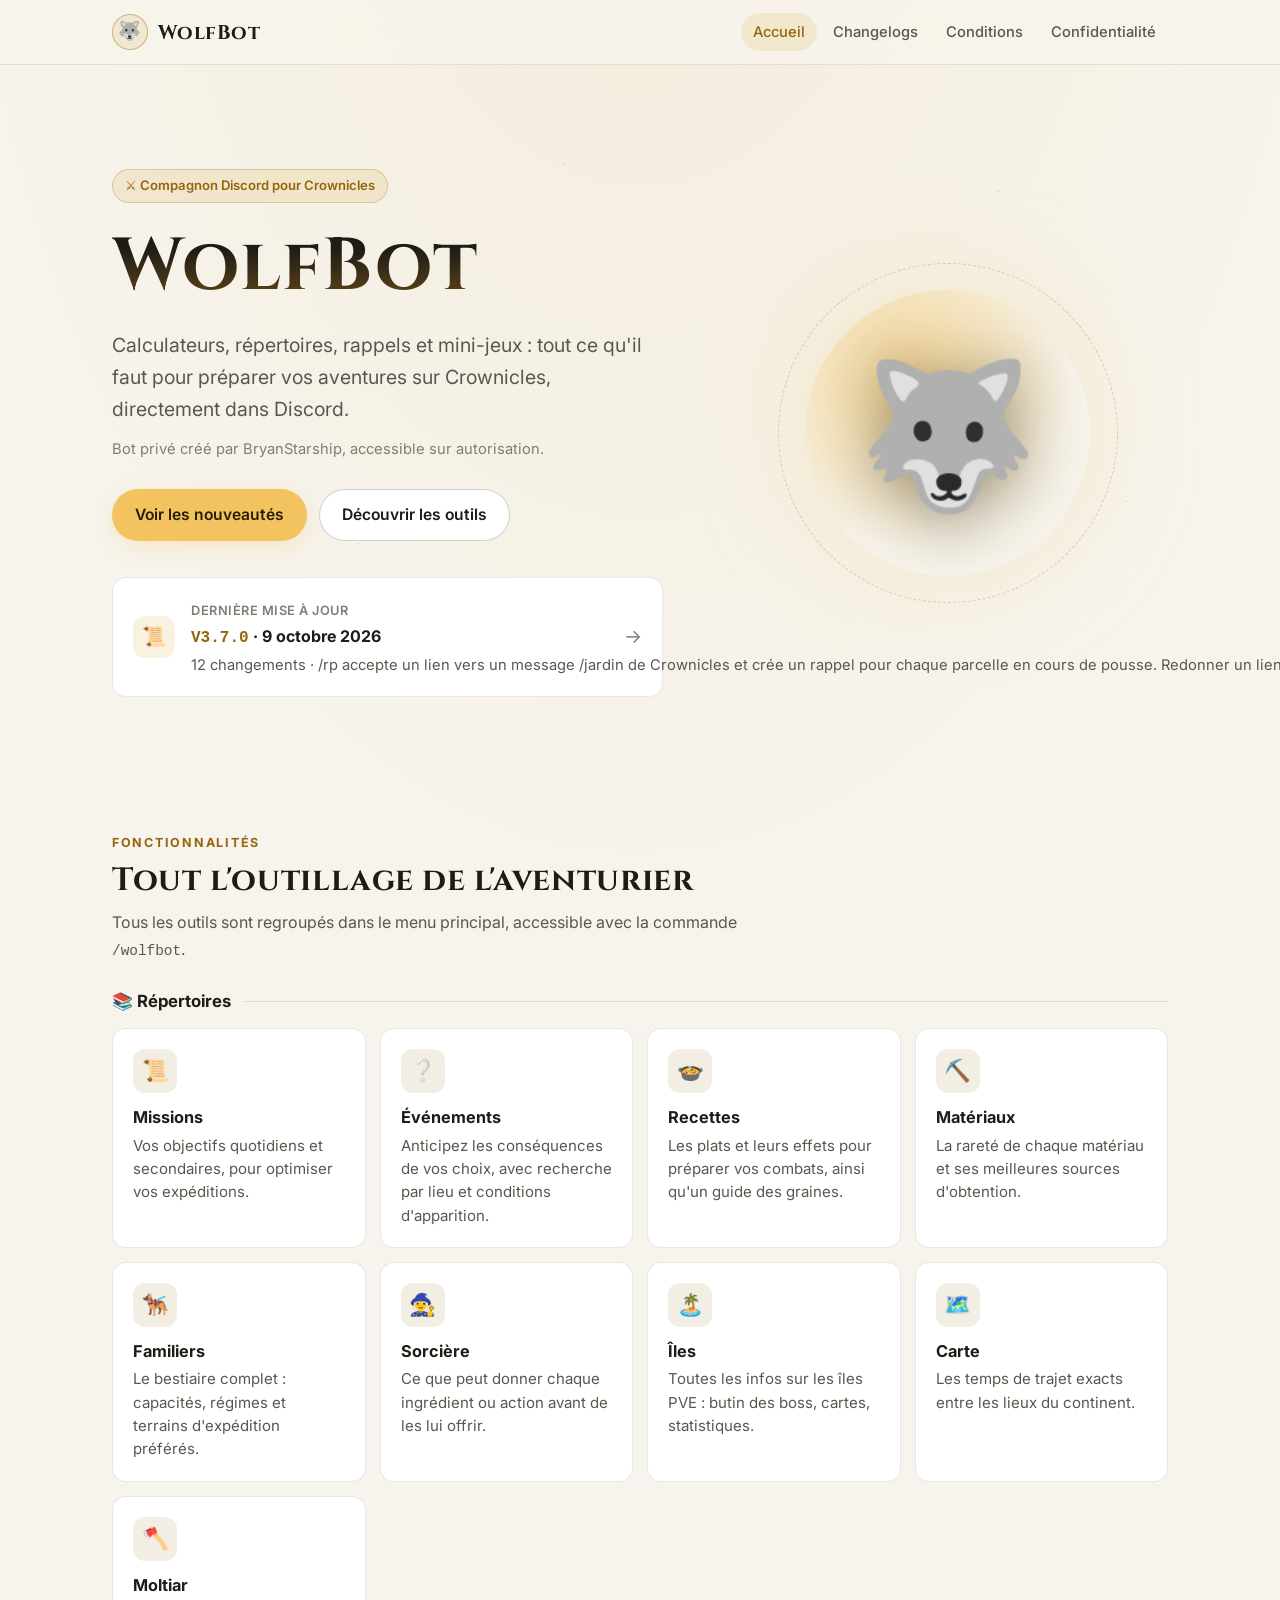
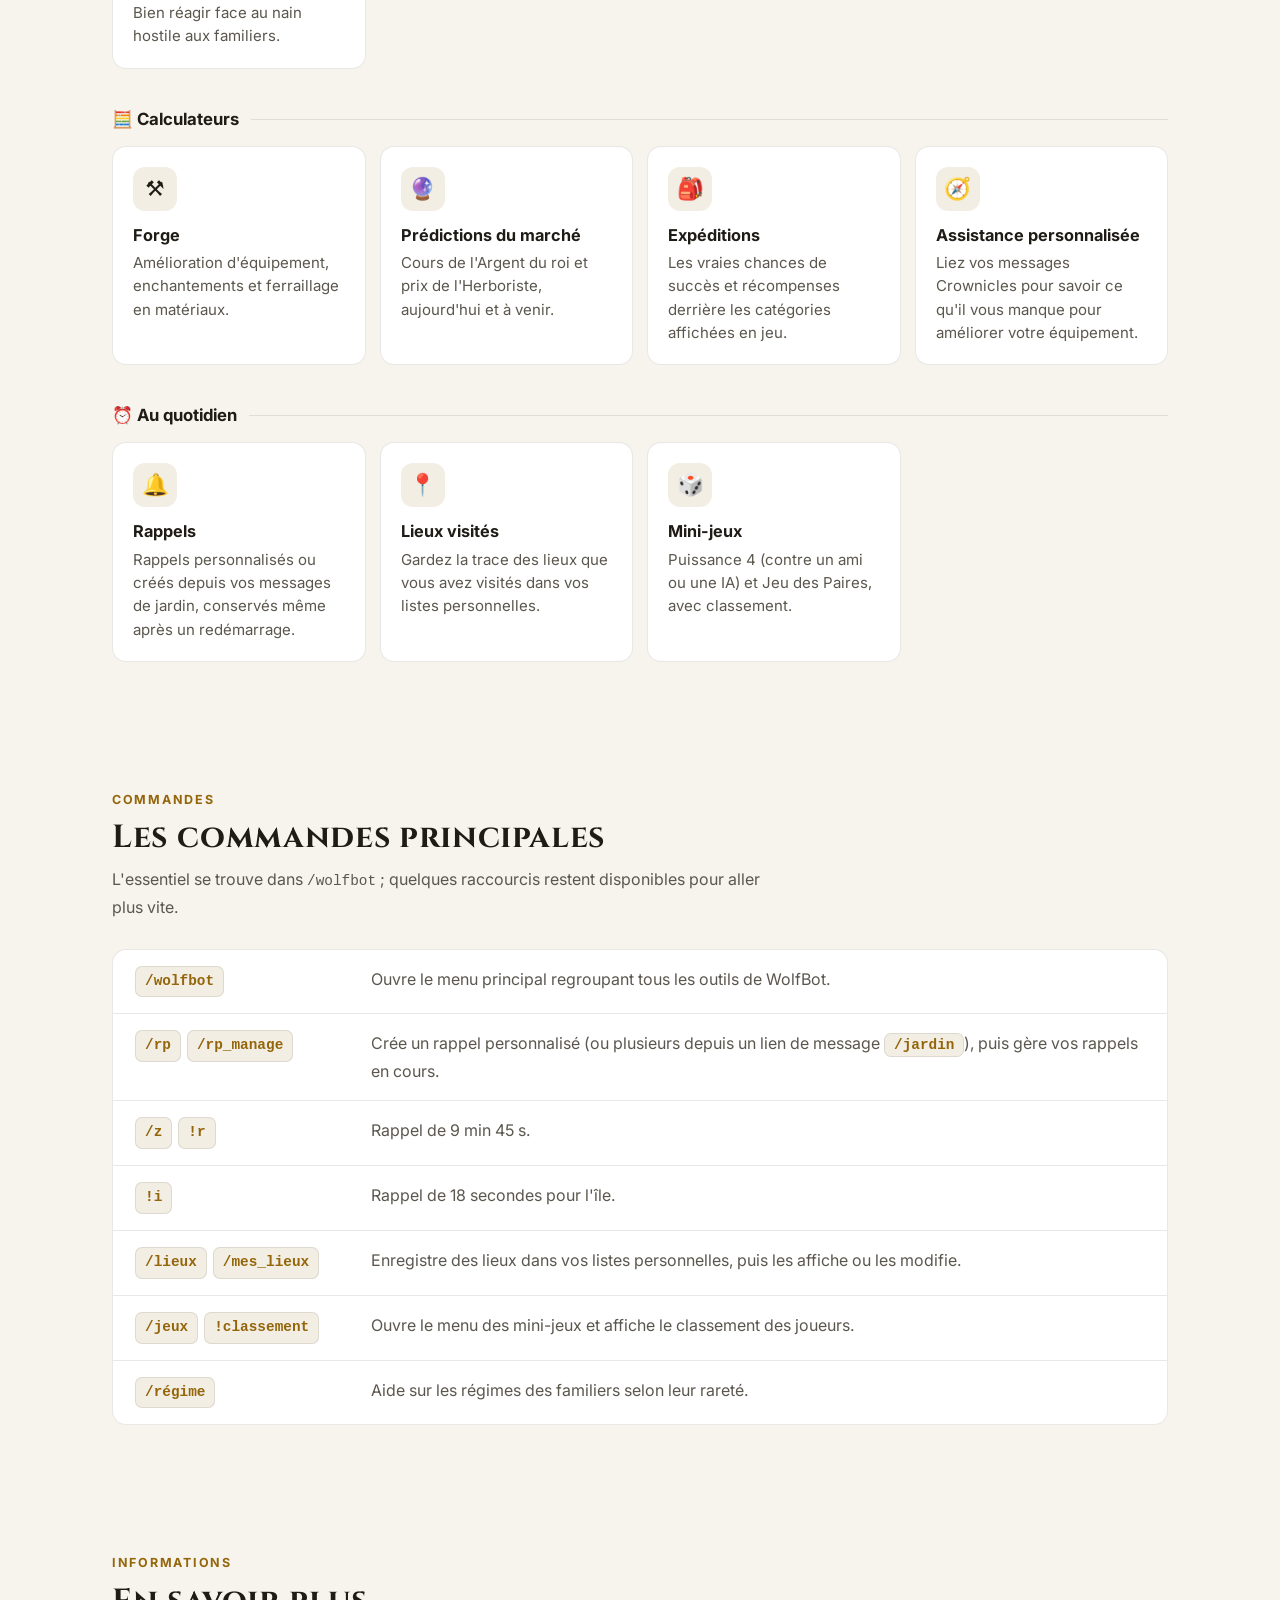
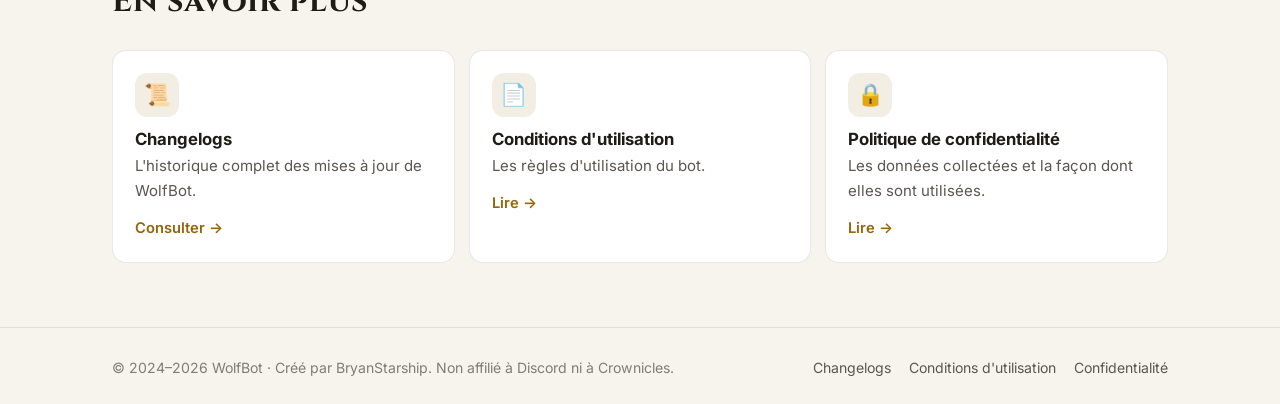
==== index.html @ f154b432 "Refonte du design du site et mise à jour des changelogs - Nouveau design commun (style.css) : thème " ====
<!DOCTYPE html>
<html lang="fr">
<head>
    <meta charset="UTF-8">
    <meta name="viewport" content="width=device-width, initial-scale=1.0">
    <title>WolfBot — Le compagnon Discord de Crownicles</title>
    <meta name="description" content="WolfBot est un bot Discord privé, compagnon du jeu Crownicles : calculateurs, répertoires, rappels et mini-jeux.">
    <meta name="theme-color" content="#ffd67f">
    <meta property="og:type" content="website">
    <meta property="og:site_name" content="WolfBot">
    <meta property="og:title" content="WolfBot — Le compagnon Discord de Crownicles">
    <meta property="og:description" content="Calculateurs, répertoires, rappels et mini-jeux pour vos aventures sur Crownicles, directement dans Discord.">
    <meta property="og:url" content="https://bryanstarship.github.io/">
    <link rel="icon" href="data:image/svg+xml,<svg xmlns='http://www.w3.org/2000/svg' viewBox='0 0 100 100'><text y='.9em' font-size='90'>🐺</text></svg>">
    <link rel="preconnect" href="https://fonts.googleapis.com">
    <link rel="preconnect" href="https://fonts.gstatic.com" crossorigin>
    <link href="https://fonts.googleapis.com/css2?family=Cinzel:wght@600;700&family=Inter:wght@400;500;600;700&display=swap" rel="stylesheet">
    <link rel="stylesheet" href="style.css">
</head>
<body>
    <header class="site-header">
        <div class="container">
            <a class="brand" href="./"><span class="brand-mark" aria-hidden="true">🐺</span>WolfBot</a>
            <nav class="site-nav" aria-label="Navigation principale">
                <a href="./" aria-current="page">Accueil</a>
                <a href="changelogs.html">Changelogs</a>
                <a href="2.html">Conditions</a>
                <a href="1.html">Confidentialité</a>
            </nav>
        </div>
    </header>

    <main>
        <section class="hero">
            <div class="container hero-grid">
                <div>
                    <span class="pill">⚔️ Compagnon Discord pour Crownicles</span>
                    <h1>WolfBot</h1>
                    <p class="lead">Calculateurs, répertoires, rappels et mini-jeux&nbsp;: tout ce qu'il faut pour préparer vos aventures sur Crownicles, directement dans Discord.</p>
                    <p class="note">Bot privé créé par BryanStarship, accessible sur autorisation.</p>
                    <div class="hero-actions">
                        <a class="btn btn-primary" href="changelogs.html">Voir les nouveautés</a>
                        <a class="btn btn-ghost" href="#fonctionnalites">Découvrir les outils</a>
                    </div>

                    <a class="card latest" id="latest" href="changelogs.html">
                        <span class="latest-icon" aria-hidden="true">📜</span>
                        <span>
                            <span class="latest-label">Dernière mise à jour</span><br>
                            <span class="latest-title" data-latest-title>Consulter l'historique des versions</span><br>
                            <span class="latest-summary" data-latest-summary>Toutes les évolutions du bot, version par version.</span>
                        </span>
                        <span class="latest-arrow" aria-hidden="true">→</span>
                    </a>
                </div>
                <div class="hero-emblem" aria-hidden="true">
                    <span class="moon"></span>
                    <span class="ring"></span>
                    <span class="wolf">🐺</span>
                </div>
            </div>
        </section>

        <section class="section" id="fonctionnalites">
            <div class="container">
                <div class="section-head">
                    <span class="eyebrow">Fonctionnalités</span>
                    <h2>Tout l'outillage de l'aventurier</h2>
                    <p>Tous les outils sont regroupés dans le menu principal, accessible avec la commande <code>/wolfbot</code>.</p>
                </div>

                <div class="feature-group">
                    <h3 class="feature-group-title">📚 Répertoires</h3>
                    <div class="feature-grid">
                        <article class="card feature">
                            <div class="feature-icon" aria-hidden="true">📜</div>
                            <h3>Missions</h3>
                            <p>Vos objectifs quotidiens et secondaires, pour optimiser vos expéditions.</p>
                        </article>
                        <article class="card feature">
                            <div class="feature-icon" aria-hidden="true">❔</div>
                            <h3>Événements</h3>
                            <p>Anticipez les conséquences de vos choix, avec recherche par lieu et conditions d'apparition.</p>
                        </article>
                        <article class="card feature">
                            <div class="feature-icon" aria-hidden="true">🍲</div>
                            <h3>Recettes</h3>
                            <p>Les plats et leurs effets pour préparer vos combats, ainsi qu'un guide des graines.</p>
                        </article>
                        <article class="card feature">
                            <div class="feature-icon" aria-hidden="true">⛏️</div>
                            <h3>Matériaux</h3>
                            <p>La rareté de chaque matériau et ses meilleures sources d'obtention.</p>
                        </article>
                        <article class="card feature">
                            <div class="feature-icon" aria-hidden="true">🐕‍🦺</div>
                            <h3>Familiers</h3>
                            <p>Le bestiaire complet&nbsp;: capacités, régimes et terrains d'expédition préférés.</p>
                        </article>
                        <article class="card feature">
                            <div class="feature-icon" aria-hidden="true">🧙‍♀️</div>
                            <h3>Sorcière</h3>
                            <p>Ce que peut donner chaque ingrédient ou action avant de les lui offrir.</p>
                        </article>
                        <article class="card feature">
                            <div class="feature-icon" aria-hidden="true">🏝️</div>
                            <h3>Îles</h3>
                            <p>Toutes les infos sur les îles PVE&nbsp;: butin des boss, cartes, statistiques.</p>
                        </article>
                        <article class="card feature">
                            <div class="feature-icon" aria-hidden="true">🗺️</div>
                            <h3>Carte</h3>
                            <p>Les temps de trajet exacts entre les lieux du continent.</p>
                        </article>
                        <article class="card feature">
                            <div class="feature-icon" aria-hidden="true">🪓</div>
                            <h3>Moltiar</h3>
                            <p>Bien réagir face au nain hostile aux familiers.</p>
                        </article>
                    </div>
                </div>

                <div class="feature-group">
                    <h3 class="feature-group-title">🧮 Calculateurs</h3>
                    <div class="feature-grid">
                        <article class="card feature">
                            <div class="feature-icon" aria-hidden="true">⚒️</div>
                            <h3>Forge</h3>
                            <p>Amélioration d'équipement, enchantements et ferraillage en matériaux.</p>
                        </article>
                        <article class="card feature">
                            <div class="feature-icon" aria-hidden="true">🔮</div>
                            <h3>Prédictions du marché</h3>
                            <p>Cours de l'Argent du roi et prix de l'Herboriste, aujourd'hui et à venir.</p>
                        </article>
                        <article class="card feature">
                            <div class="feature-icon" aria-hidden="true">🎒</div>
                            <h3>Expéditions</h3>
                            <p>Les vraies chances de succès et récompenses derrière les catégories affichées en jeu.</p>
                        </article>
                        <article class="card feature">
                            <div class="feature-icon" aria-hidden="true">🧭</div>
                            <h3>Assistance personnalisée</h3>
                            <p>Liez vos messages Crownicles pour savoir ce qu'il vous manque pour améliorer votre équipement.</p>
                        </article>
                    </div>
                </div>

                <div class="feature-group">
                    <h3 class="feature-group-title">⏰ Au quotidien</h3>
                    <div class="feature-grid">
                        <article class="card feature">
                            <div class="feature-icon" aria-hidden="true">🔔</div>
                            <h3>Rappels</h3>
                            <p>Rappels personnalisés ou créés depuis vos messages de jardin, conservés même après un redémarrage.</p>
                        </article>
                        <article class="card feature">
                            <div class="feature-icon" aria-hidden="true">📍</div>
                            <h3>Lieux visités</h3>
                            <p>Gardez la trace des lieux que vous avez visités dans vos listes personnelles.</p>
                        </article>
                        <article class="card feature">
                            <div class="feature-icon" aria-hidden="true">🎲</div>
                            <h3>Mini-jeux</h3>
                            <p>Puissance 4 (contre un ami ou une IA) et Jeu des Paires, avec classement.</p>
                        </article>
                    </div>
                </div>
            </div>
        </section>

        <section class="section" id="commandes">
            <div class="container">
                <div class="section-head">
                    <span class="eyebrow">Commandes</span>
                    <h2>Les commandes principales</h2>
                    <p>L'essentiel se trouve dans <code>/wolfbot</code>&nbsp;; quelques raccourcis restent disponibles pour aller plus vite.</p>
                </div>

                <div class="card commands">
                    <div class="command">
                        <div class="command-names"><code>/wolfbot</code></div>
                        <p>Ouvre le menu principal regroupant tous les outils de WolfBot.</p>
                    </div>
                    <div class="command">
                        <div class="command-names"><code>/rp</code><code>/rp_manage</code></div>
                        <p>Crée un rappel personnalisé (ou plusieurs depuis un lien de message <code>/jardin</code>), puis gère vos rappels en cours.</p>
                    </div>
                    <div class="command">
                        <div class="command-names"><code>/z</code><code>!r</code></div>
                        <p>Rappel de 9&nbsp;min&nbsp;45&nbsp;s.</p>
                    </div>
                    <div class="command">
                        <div class="command-names"><code>!i</code></div>
                        <p>Rappel de 18&nbsp;secondes pour l'île.</p>
                    </div>
                    <div class="command">
                        <div class="command-names"><code>/lieux</code><code>/mes_lieux</code></div>
                        <p>Enregistre des lieux dans vos listes personnelles, puis les affiche ou les modifie.</p>
                    </div>
                    <div class="command">
                        <div class="command-names"><code>/jeux</code><code>!classement</code></div>
                        <p>Ouvre le menu des mini-jeux et affiche le classement des joueurs.</p>
                    </div>
                    <div class="command">
                        <div class="command-names"><code>/régime</code></div>
                        <p>Aide sur les régimes des familiers selon leur rareté.</p>
                    </div>
                </div>
            </div>
        </section>

        <section class="section" id="informations">
            <div class="container">
                <div class="section-head">
                    <span class="eyebrow">Informations</span>
                    <h2>En savoir plus</h2>
                </div>
                <div class="info-grid">
                    <a class="card info-card" href="changelogs.html">
                        <div class="feature-icon" aria-hidden="true">📜</div>
                        <h3>Changelogs</h3>
                        <p>L'historique complet des mises à jour de WolfBot.</p>
                        <span class="more">Consulter →</span>
                    </a>
                    <a class="card info-card" href="2.html">
                        <div class="feature-icon" aria-hidden="true">📄</div>
                        <h3>Conditions d'utilisation</h3>
                        <p>Les règles d'utilisation du bot.</p>
                        <span class="more">Lire →</span>
                    </a>
                    <a class="card info-card" href="1.html">
                        <div class="feature-icon" aria-hidden="true">🔒</div>
                        <h3>Politique de confidentialité</h3>
                        <p>Les données collectées et la façon dont elles sont utilisées.</p>
                        <span class="more">Lire →</span>
                    </a>
                </div>
            </div>
        </section>
    </main>

    <footer class="site-footer">
        <div class="container">
            <p>© 2024–<span data-year>2026</span> WolfBot · Créé par BryanStarship. Non affilié à Discord ni à Crownicles.</p>
            <nav aria-label="Liens du pied de page">
                <a href="changelogs.html">Changelogs</a>
                <a href="2.html">Conditions d'utilisation</a>
                <a href="1.html">Confidentialité</a>
            </nav>
        </div>
    </footer>

    <script>
        document.querySelectorAll('[data-year]').forEach(function (el) { el.textContent = new Date().getFullYear(); });

        // La carte « Dernière mise à jour » lit directement la première version de changelogs.html :
        // il suffit donc de mettre à jour les changelogs, l'accueil suit tout seul.
        fetch('changelogs.html')
            .then(function (res) { return res.ok ? res.text() : Promise.reject(res.status); })
            .then(function (html) {
                var doc = new DOMParser().parseFromString(html, 'text/html');
                var release = doc.querySelector('.release');
                if (!release) return;
                var version = release.querySelector('h3').textContent.trim();
                var time = release.querySelector('time');
                var items = release.querySelectorAll('li');
                var card = document.getElementById('latest');
                card.href = 'changelogs.html#' + release.id;
                card.querySelector('[data-latest-title]').innerHTML =
                    '<span class="ver"></span>' + (time ? ' · ' + time.textContent.trim() : '');
                card.querySelector('[data-latest-title] .ver').textContent = version;
                var summary = items.length + (items.length > 1 ? ' changements' : ' changement');
                if (items.length) summary += ' · ' + items[0].textContent.trim();
                card.querySelector('[data-latest-summary]').textContent = summary;
            })
            .catch(function () { /* on garde le texte par défaut */ });
    </script>
</body>
</html>
---- style.css ----
/* ==========================================================================
   WolfBot — feuille de style commune à toutes les pages du site
   ========================================================================== */

:root {
    --bg: #0d0f15;
    --bg-glow: rgba(255, 214, 127, 0.07);
    --surface: #151925;
    --surface-2: #1c2130;
    --border: rgba(255, 255, 255, 0.08);
    --border-strong: rgba(255, 255, 255, 0.16);
    --text: #ece9e2;
    --text-muted: #a3a9b6;
    --text-faint: #737a89;
    --accent: #ffd67f;
    --accent-fill: #ffd67f;
    --accent-ink: #1b1405;
    --accent-soft: rgba(255, 214, 127, 0.12);

    --add: #5fd38d;
    --add-bg: rgba(95, 211, 141, 0.12);
    --change: #8aaeff;
    --change-bg: rgba(138, 174, 255, 0.12);
    --fix: #ffb46b;
    --fix-bg: rgba(255, 180, 107, 0.12);
    --remove: #ff8585;
    --remove-bg: rgba(255, 133, 133, 0.12);

    --radius: 14px;
    --radius-sm: 9px;
    --shadow: 0 12px 32px rgba(0, 0, 0, 0.35);
    --header-h: 64px;
    --gutter: clamp(16px, 4vw, 32px);
    --font: "Inter", system-ui, -apple-system, "Segoe UI", Roboto, sans-serif;
    --font-display: "Cinzel", Georgia, "Times New Roman", serif;
    --font-mono: ui-monospace, "SFMono-Regular", "Cascadia Code", Consolas, monospace;

    color-scheme: dark;
}

@media (prefers-color-scheme: light) {
    :root {
        --bg: #f7f4ed;
        --bg-glow: rgba(214, 160, 40, 0.10);
        --surface: #ffffff;
        --surface-2: #f2eee4;
        --border: rgba(40, 30, 10, 0.10);
        --border-strong: rgba(40, 30, 10, 0.20);
        --text: #1f1c16;
        --text-muted: #5b574e;
        --text-faint: #827d72;
        --accent: #94650a;
        --accent-fill: #f2c35f;
        --accent-ink: #2a1e05;
        --accent-soft: rgba(214, 160, 40, 0.14);

        --add: #1d7f49;
        --add-bg: rgba(29, 127, 73, 0.10);
        --change: #3156c4;
        --change-bg: rgba(49, 86, 196, 0.10);
        --fix: #a8570b;
        --fix-bg: rgba(168, 87, 11, 0.10);
        --remove: #bd3434;
        --remove-bg: rgba(189, 52, 52, 0.10);

        --shadow: 0 12px 30px rgba(60, 45, 15, 0.10);

        color-scheme: light;
    }
}

/* ---------- Base ---------- */

*, *::before, *::after { box-sizing: border-box; }

html {
    scroll-behavior: smooth;
    scroll-padding-top: calc(var(--header-h) + 24px);
    -webkit-text-size-adjust: 100%;
}
/* Page des changelogs : la barre de recherche est aussi collante, les ancres doivent passer dessous */
html:has(.toolbar) { scroll-padding-top: calc(var(--header-h) + 96px); }

body {
    margin: 0;
    min-height: 100vh;
    display: flex;
    flex-direction: column;
    font-family: var(--font);
    font-size: 16px;
    line-height: 1.65;
    color: var(--text);
    background-color: var(--bg);
    background-image:
        radial-gradient(ellipse 80% 50% at 50% -10%, var(--bg-glow), transparent 70%);
    background-repeat: no-repeat;
    -webkit-font-smoothing: antialiased;
}

main { flex: 1; }

a { color: var(--accent); text-decoration: none; }
a:hover { text-decoration: underline; text-underline-offset: 3px; }

:focus-visible {
    outline: 2px solid var(--accent);
    outline-offset: 3px;
    border-radius: 6px;
}

h1, h2, h3 { line-height: 1.25; margin: 0; }

code, kbd {
    font-family: var(--font-mono);
    font-size: 0.9em;
}

.container {
    width: 100%;
    max-width: 1120px;
    margin: 0 auto;
    padding: 0 var(--gutter);
}

.sr-only {
    position: absolute;
    width: 1px; height: 1px;
    padding: 0; margin: -1px;
    overflow: hidden; clip: rect(0, 0, 0, 0);
    white-space: nowrap; border: 0;
}

/* ---------- En-tête ---------- */

.site-header {
    position: sticky;
    top: 0;
    z-index: 50;
    background: color-mix(in srgb, var(--bg) 82%, transparent);
    backdrop-filter: saturate(140%) blur(12px);
    -webkit-backdrop-filter: saturate(140%) blur(12px);
    border-bottom: 1px solid var(--border);
}

.site-header .container {
    min-height: var(--header-h);
    display: flex;
    align-items: center;
    justify-content: space-between;
    gap: 16px;
}

.brand {
    display: inline-flex;
    align-items: center;
    gap: 10px;
    color: var(--text);
    font-family: var(--font-display);
    font-weight: 700;
    font-size: 1.25rem;
    letter-spacing: 0.04em;
    flex-shrink: 0;
}
.brand:hover { text-decoration: none; }

.brand-mark {
    display: grid;
    place-items: center;
    width: 36px;
    height: 36px;
    border-radius: 50%;
    font-size: 1.15rem;
    background: var(--accent-soft);
    box-shadow: inset 0 0 0 1px color-mix(in srgb, var(--accent) 40%, transparent);
}

.site-nav {
    display: flex;
    gap: 4px;
    overflow-x: auto;
    scrollbar-width: none;
}
.site-nav::-webkit-scrollbar { display: none; }

.site-nav a {
    padding: 7px 12px;
    border-radius: 999px;
    color: var(--text-muted);
    font-size: 0.92rem;
    font-weight: 500;
    white-space: nowrap;
    transition: color 0.15s ease, background-color 0.15s ease;
}
.site-nav a:hover {
    color: var(--text);
    background: var(--surface-2);
    text-decoration: none;
}
.site-nav a[aria-current="page"] {
    color: var(--accent);
    background: var(--accent-soft);
}

@media (max-width: 680px) {
    .site-header .container {
        flex-direction: column;
        align-items: stretch;
        gap: 4px;
        padding-top: 10px;
        padding-bottom: 8px;
    }
    .site-nav { margin: 0 calc(var(--gutter) * -1); padding: 0 var(--gutter); }
    :root { --header-h: 104px; }
}

@media (max-width: 480px) {
    /* Le logo ramène déjà à l'accueil : on libère la place pour que les autres liens tiennent */
    .site-nav a[href="./"] { display: none; }
    .site-nav a { padding: 7px 10px; }
}

/* ---------- Boutons, badges ---------- */

.btn {
    display: inline-flex;
    align-items: center;
    justify-content: center;
    gap: 8px;
    padding: 12px 22px;
    border-radius: 999px;
    font-weight: 600;
    font-size: 0.98rem;
    border: 1px solid transparent;
    transition: transform 0.15s ease, background-color 0.15s ease, border-color 0.15s ease;
}
.btn:hover { text-decoration: none; transform: translateY(-1px); }

.btn-primary {
    background: var(--accent-fill);
    color: var(--accent-ink);
    box-shadow: 0 6px 20px color-mix(in srgb, var(--accent-fill) 25%, transparent);
}
.btn-primary:hover { background: color-mix(in srgb, var(--accent-fill) 88%, white); }

.btn-ghost {
    background: var(--surface);
    color: var(--text);
    border-color: var(--border-strong);
}
.btn-ghost:hover { border-color: var(--accent); }

.pill {
    display: inline-flex;
    align-items: center;
    gap: 6px;
    padding: 5px 12px;
    border-radius: 999px;
    font-size: 0.82rem;
    font-weight: 600;
    color: var(--accent);
    background: var(--accent-soft);
    border: 1px solid color-mix(in srgb, var(--accent) 25%, transparent);
}

/* ---------- En-tête de page (pages internes) ---------- */

.page-hero {
    padding: clamp(40px, 7vw, 72px) 0 clamp(24px, 4vw, 40px);
}
.page-hero h1 {
    font-family: var(--font-display);
    font-size: clamp(2rem, 5vw, 2.9rem);
    letter-spacing: 0.02em;
    margin: 14px 0 12px;
}
.page-hero .lead {
    max-width: 640px;
    color: var(--text-muted);
    font-size: 1.08rem;
    margin: 0;
}

/* ---------- Sections ---------- */

.section { padding: clamp(36px, 6vw, 64px) 0; }

.section-head { margin-bottom: 28px; max-width: 680px; }
.section-head h2 {
    font-family: var(--font-display);
    font-size: clamp(1.5rem, 3.6vw, 2rem);
    letter-spacing: 0.02em;
    margin-bottom: 8px;
}
.section-head p { margin: 0; color: var(--text-muted); }

.eyebrow {
    display: block;
    font-size: 0.78rem;
    font-weight: 700;
    letter-spacing: 0.14em;
    text-transform: uppercase;
    color: var(--accent);
    margin-bottom: 8px;
}

.card {
    background: var(--surface);
    border: 1px solid var(--border);
    border-radius: var(--radius);
}

/* ---------- Accueil : hero ---------- */

.hero {
    position: relative;
    padding: clamp(48px, 9vw, 104px) 0 clamp(40px, 6vw, 72px);
    overflow: hidden;
}

.hero::before {
    /* Ciel étoilé discret */
    content: "";
    position: absolute;
    inset: 0;
    background-image:
        radial-gradient(1px 1px at 12% 22%, var(--text-faint), transparent 60%),
        radial-gradient(1px 1px at 28% 68%, var(--text-faint), transparent 60%),
        radial-gradient(1.5px 1.5px at 44% 14%, var(--text-faint), transparent 60%),
        radial-gradient(1px 1px at 63% 40%, var(--text-faint), transparent 60%),
        radial-gradient(1.5px 1.5px at 78% 18%, var(--text-faint), transparent 60%),
        radial-gradient(1px 1px at 88% 62%, var(--text-faint), transparent 60%),
        radial-gradient(1px 1px at 6% 80%, var(--text-faint), transparent 60%),
        radial-gradient(1px 1px at 54% 86%, var(--text-faint), transparent 60%);
    opacity: 0.55;
    pointer-events: none;
}

.hero-grid {
    position: relative;
    display: grid;
    grid-template-columns: minmax(0, 1.25fr) minmax(0, 1fr);
    gap: clamp(32px, 5vw, 64px);
    align-items: center;
}

.hero h1 {
    font-family: var(--font-display);
    font-size: clamp(2.8rem, 9vw, 4.6rem);
    letter-spacing: 0.03em;
    margin: 18px 0 16px;
    background: linear-gradient(180deg, var(--text) 30%, color-mix(in srgb, var(--accent) 70%, var(--text)));
    -webkit-background-clip: text;
    background-clip: text;
    color: transparent;
}

.hero .lead {
    font-size: clamp(1.05rem, 2.2vw, 1.22rem);
    color: var(--text-muted);
    max-width: 560px;
    margin: 0 0 12px;
}
.hero .note {
    font-size: 0.92rem;
    color: var(--text-faint);
    margin: 0 0 28px;
}

.hero-actions { display: flex; flex-wrap: wrap; gap: 12px; }

.hero-emblem {
    position: relative;
    justify-self: center;
    width: min(340px, 80vw);
    aspect-ratio: 1;
    display: grid;
    place-items: center;
}
.hero-emblem .moon {
    position: absolute;
    inset: 8%;
    border-radius: 50%;
    background:
        radial-gradient(circle at 35% 30%, color-mix(in srgb, var(--accent-fill) 55%, transparent), transparent 62%),
        radial-gradient(circle at 50% 50%, var(--accent-soft), transparent 70%);
    box-shadow: 0 0 120px color-mix(in srgb, var(--accent-fill) 22%, transparent);
}
.hero-emblem .ring {
    position: absolute;
    inset: 0;
    border-radius: 50%;
    border: 1px dashed color-mix(in srgb, var(--accent) 30%, transparent);
}
.hero-emblem .wolf {
    position: relative;
    font-size: clamp(6rem, 18vw, 9rem);
    line-height: 1;
    filter: drop-shadow(0 10px 30px rgba(0, 0, 0, 0.35));
}

@media (max-width: 820px) {
    .hero-grid { grid-template-columns: 1fr; }
    .hero-emblem { order: -1; width: min(200px, 56vw); }
}

/* Carte « dernière mise à jour » */

.latest {
    margin-top: 36px;
    padding: 18px 20px;
    display: grid;
    grid-template-columns: auto minmax(0, 1fr) auto;
    align-items: center;
    gap: 16px;
    color: var(--text);
    max-width: 560px;
    transition: border-color 0.15s ease, transform 0.15s ease;
}
.latest:hover { text-decoration: none; border-color: color-mix(in srgb, var(--accent) 45%, transparent); transform: translateY(-1px); }
.latest-icon {
    width: 42px; height: 42px;
    display: grid; place-items: center;
    border-radius: 12px;
    background: var(--accent-soft);
    font-size: 1.2rem;
}
.latest-label { font-size: 0.8rem; color: var(--text-faint); font-weight: 600; letter-spacing: 0.04em; text-transform: uppercase; }
.latest-title { font-weight: 700; }
.latest-title .ver { color: var(--accent); font-family: var(--font-mono); }
.latest-summary {
    color: var(--text-muted);
    font-size: 0.92rem;
    overflow: hidden;
    text-overflow: ellipsis;
    white-space: nowrap;
}
.latest-arrow { color: var(--text-faint); font-size: 1.2rem; }

/* ---------- Accueil : fonctionnalités ---------- */

.feature-group + .feature-group { margin-top: 40px; }

.feature-group-title {
    display: flex;
    align-items: center;
    gap: 12px;
    font-size: 1.05rem;
    font-weight: 700;
    margin-bottom: 16px;
}
.feature-group-title::after {
    content: "";
    flex: 1;
    height: 1px;
    background: var(--border);
}

.feature-grid {
    display: grid;
    grid-template-columns: repeat(auto-fill, minmax(min(100%, 250px), 1fr));
    gap: 14px;
}

.feature {
    padding: 20px;
    transition: border-color 0.15s ease, transform 0.15s ease, background-color 0.15s ease;
}
.feature:hover {
    border-color: color-mix(in srgb, var(--accent) 35%, transparent);
    transform: translateY(-2px);
}
.feature-icon {
    width: 44px; height: 44px;
    display: grid; place-items: center;
    border-radius: 12px;
    background: var(--surface-2);
    font-size: 1.35rem;
    margin-bottom: 14px;
}
.feature h3 { font-size: 1.02rem; margin-bottom: 6px; }
.feature p { margin: 0; color: var(--text-muted); font-size: 0.94rem; line-height: 1.55; }

/* ---------- Accueil : commandes ---------- */

.commands {
    overflow: hidden;
}
.command {
    display: grid;
    grid-template-columns: minmax(150px, 220px) minmax(0, 1fr);
    gap: 16px;
    padding: 16px 22px;
    align-items: baseline;
}
.command + .command { border-top: 1px solid var(--border); }
.command-names { display: flex; flex-wrap: wrap; gap: 6px; }
.command code {
    padding: 3px 9px;
    border-radius: 7px;
    background: var(--surface-2);
    border: 1px solid var(--border);
    color: var(--accent);
    font-weight: 600;
}
.command p { margin: 0; color: var(--text-muted); }

@media (max-width: 600px) {
    .command { grid-template-columns: 1fr; gap: 8px; padding: 16px; }
}

/* ---------- Accueil : liens d'information ---------- */

.info-grid {
    display: grid;
    grid-template-columns: repeat(auto-fit, minmax(min(100%, 260px), 1fr));
    gap: 14px;
}
.info-card {
    display: block;
    padding: 22px;
    color: var(--text);
    transition: border-color 0.15s ease, transform 0.15s ease;
}
.info-card:hover { text-decoration: none; border-color: color-mix(in srgb, var(--accent) 45%, transparent); transform: translateY(-2px); }
.info-card .feature-icon { margin-bottom: 12px; }
.info-card h3 { font-size: 1.05rem; margin-bottom: 4px; }
.info-card p { margin: 0; color: var(--text-muted); font-size: 0.94rem; }
.info-card .more { display: inline-block; margin-top: 12px; color: var(--accent); font-weight: 600; font-size: 0.92rem; }

/* ---------- Changelogs ---------- */

.stats {
    display: flex;
    flex-wrap: wrap;
    gap: 10px;
    margin-top: 22px;
}
.stat {
    padding: 10px 16px;
    border-radius: var(--radius-sm);
    background: var(--surface);
    border: 1px solid var(--border);
    font-size: 0.92rem;
    color: var(--text-muted);
}
.stat strong { color: var(--text); font-weight: 700; }
.stat .ver { color: var(--accent); font-family: var(--font-mono); }

.toolbar {
    position: sticky;
    top: var(--header-h);
    z-index: 20;
    padding: 12px 0;
    background: color-mix(in srgb, var(--bg) 90%, transparent);
    backdrop-filter: blur(10px);
    -webkit-backdrop-filter: blur(10px);
    border-bottom: 1px solid var(--border);
    margin-bottom: 28px;
}
.toolbar .container {
    display: flex;
    flex-wrap: wrap;
    gap: 10px;
    align-items: center;
}

.search {
    position: relative;
    flex: 1 1 240px;
    max-width: 380px;
}
.search input {
    width: 100%;
    padding: 10px 14px 10px 38px;
    border-radius: 999px;
    border: 1px solid var(--border-strong);
    background: var(--surface);
    color: var(--text);
    font: inherit;
    font-size: 0.95rem;
}
.search input::placeholder { color: var(--text-faint); }
.search input:focus { outline: none; border-color: var(--accent); box-shadow: 0 0 0 3px var(--accent-soft); }
.search svg {
    position: absolute;
    left: 13px; top: 50%;
    transform: translateY(-50%);
    width: 16px; height: 16px;
    color: var(--text-faint);
}

.filters { display: flex; flex-wrap: wrap; gap: 6px; }
.chip {
    padding: 7px 13px;
    border-radius: 999px;
    border: 1px solid var(--border-strong);
    background: transparent;
    color: var(--text-muted);
    font: inherit;
    font-size: 0.86rem;
    font-weight: 600;
    cursor: pointer;
    transition: all 0.15s ease;
}
.chip:hover { color: var(--text); border-color: var(--text-faint); }
.chip[aria-pressed="true"] { color: var(--accent-ink); background: var(--accent-fill); border-color: var(--accent-fill); }
.chip[data-filter="ajout"][aria-pressed="true"] { background: var(--add); border-color: var(--add); color: var(--surface); }
.chip[data-filter="modification"][aria-pressed="true"] { background: var(--change); border-color: var(--change); color: var(--surface); }
.chip[data-filter="correction"][aria-pressed="true"] { background: var(--fix); border-color: var(--fix); color: var(--surface); }
.chip[data-filter="suppression"][aria-pressed="true"] { background: var(--remove); border-color: var(--remove); color: var(--surface); }

.changelog-layout {
    display: grid;
    grid-template-columns: 200px minmax(0, 1fr);
    gap: 40px;
    align-items: start;
    padding-bottom: 64px;
}

.version-index {
    position: sticky;
    top: calc(var(--header-h) + 90px);
    max-height: calc(100vh - var(--header-h) - 120px);
    overflow-y: auto;
    font-size: 0.9rem;
    padding-right: 6px;
    scrollbar-width: thin;
}
.version-index h2 {
    font-size: 0.76rem;
    letter-spacing: 0.12em;
    text-transform: uppercase;
    color: var(--text-faint);
    margin: 0 0 8px;
}
.version-index > div + div h2 { margin-top: 18px; }
.version-index > div[hidden] { display: none; }
.version-index ul { list-style: none; margin: 0; padding: 0; }
.version-index a {
    display: block;
    padding: 3px 10px;
    border-left: 2px solid var(--border);
    color: var(--text-muted);
    font-family: var(--font-mono);
    font-size: 0.85rem;
}
.version-index a:hover { color: var(--text); border-left-color: var(--text-faint); text-decoration: none; }
.version-index a.is-active { color: var(--accent); border-left-color: var(--accent); }
.version-index li[hidden] { display: none; }

@media (max-width: 900px) {
    .changelog-layout { grid-template-columns: 1fr; }
    .version-index { display: none; }
}

@media (max-width: 680px) {
    /* Sur mobile, en-tête + barre d'outils collants mangeraient un tiers de l'écran */
    .toolbar { position: static; }
    html:has(.toolbar) { scroll-padding-top: calc(var(--header-h) + 24px); }
}

.major + .major { margin-top: 44px; }
.major-title {
    display: flex;
    align-items: baseline;
    gap: 12px;
    font-family: var(--font-display);
    font-size: 1.45rem;
    letter-spacing: 0.02em;
    margin-bottom: 6px;
}
.major-title small {
    font-family: var(--font);
    font-size: 0.85rem;
    font-weight: 500;
    color: var(--text-faint);
    letter-spacing: 0;
}
.major-desc { color: var(--text-muted); margin: 0 0 20px; font-size: 0.95rem; }

.timeline {
    position: relative;
    padding-left: 28px;
}
.timeline::before {
    content: "";
    position: absolute;
    left: 6px;
    top: 10px;
    bottom: 10px;
    width: 2px;
    background: linear-gradient(var(--border-strong), var(--border));
    border-radius: 2px;
}

.release {
    position: relative;
    padding: 18px 22px;
    margin-bottom: 14px;
    background: var(--surface);
    border: 1px solid var(--border);
    border-radius: var(--radius);
    transition: border-color 0.2s ease, box-shadow 0.2s ease;
}
.release::before {
    content: "";
    position: absolute;
    left: -28px;
    top: 24px;
    width: 14px;
    height: 14px;
    border-radius: 50%;
    background: var(--bg);
    border: 2px solid var(--text-faint);
}
.release.is-latest { border-color: color-mix(in srgb, var(--accent) 45%, transparent); box-shadow: 0 0 0 4px var(--accent-soft); }
.release.is-latest::before { border-color: var(--accent); background: var(--accent-fill); box-shadow: 0 0 0 4px var(--accent-soft); }
.release:target { border-color: var(--accent); box-shadow: 0 0 0 4px var(--accent-soft); }

.release-head {
    display: flex;
    flex-wrap: wrap;
    align-items: center;
    gap: 8px 12px;
    margin-bottom: 10px;
}
.release-head h3 {
    font-family: var(--font-mono);
    font-size: 1.12rem;
    font-weight: 700;
}
.release-head h3 a { color: var(--text); }
.release-head h3 a:hover { color: var(--accent); text-decoration: none; }
.release-head time {
    margin-left: auto;
    font-size: 0.86rem;
    color: var(--text-faint);
}
.badge-latest {
    padding: 2px 10px;
    border-radius: 999px;
    font-size: 0.74rem;
    font-weight: 700;
    letter-spacing: 0.03em;
    color: var(--accent-ink);
    background: var(--accent-fill);
}

.release ul { list-style: none; margin: 0; padding: 0; }
.release li {
    position: relative;
    display: grid;
    grid-template-columns: 112px minmax(0, 1fr);
    gap: 12px;
    align-items: baseline;
    padding: 6px 0;
    color: var(--text);
}
.release li + li { border-top: 1px dashed var(--border); }
.release li::before {
    justify-self: start;
    padding: 1px 9px;
    border-radius: 6px;
    font-size: 0.74rem;
    font-weight: 700;
    letter-spacing: 0.02em;
    white-space: nowrap;
}
.release li[data-type="ajout"]::before { content: "Ajout"; color: var(--add); background: var(--add-bg); }
.release li[data-type="modification"]::before { content: "Modification"; color: var(--change); background: var(--change-bg); }
.release li[data-type="correction"]::before { content: "Correction"; color: var(--fix); background: var(--fix-bg); }
.release li[data-type="suppression"]::before { content: "Suppression"; color: var(--remove); background: var(--remove-bg); }

@media (max-width: 560px) {
    .timeline { padding-left: 20px; }
    .timeline::before { left: 3px; }
    .release { padding: 16px; }
    .release::before { left: -23px; width: 12px; height: 12px; }
    .release li { grid-template-columns: 1fr; gap: 4px; }
    .release-head time { margin-left: 0; width: 100%; }
}

.release[hidden], .release li[hidden], .major[hidden] { display: none; }

mark {
    background: var(--accent-soft);
    color: inherit;
    border-radius: 3px;
    box-shadow: 0 0 0 1px color-mix(in srgb, var(--accent) 35%, transparent);
}

.empty-state {
    padding: 48px 24px;
    text-align: center;
    color: var(--text-muted);
}
.empty-state .big { font-size: 2.2rem; display: block; margin-bottom: 8px; }

/* ---------- Pages légales ---------- */

.doc-layout {
    display: grid;
    grid-template-columns: 220px minmax(0, 1fr);
    gap: 40px;
    align-items: start;
    padding-bottom: 64px;
}

.toc {
    position: sticky;
    top: calc(var(--header-h) + 24px);
    font-size: 0.9rem;
}
.toc h2 {
    font-size: 0.76rem;
    letter-spacing: 0.12em;
    text-transform: uppercase;
    color: var(--text-faint);
    margin: 0 0 10px;
}
.toc ol { list-style: none; margin: 0; padding: 0; counter-reset: toc; }
.toc li { counter-increment: toc; }
.toc a {
    display: flex;
    gap: 8px;
    padding: 5px 10px;
    border-left: 2px solid var(--border);
    color: var(--text-muted);
}
.toc a::before { content: counter(toc) "."; color: var(--text-faint); font-variant-numeric: tabular-nums; }
.toc a:hover { color: var(--text); border-left-color: var(--accent); text-decoration: none; }

@media (max-width: 900px) {
    .doc-layout { grid-template-columns: 1fr; }
    .toc { display: none; }
}

.doc {
    padding: clamp(22px, 4vw, 44px);
    max-width: 780px;
}
.doc > p:first-child { margin-top: 0; }
.doc h2 {
    font-size: 1.3rem;
    margin: 36px 0 12px;
    padding-top: 22px;
    border-top: 1px solid var(--border);
}
.doc h2:first-of-type { border-top: 0; padding-top: 0; margin-top: 28px; }
.doc h3 {
    font-size: 1.02rem;
    color: var(--accent);
    margin: 20px 0 8px;
}
.doc p, .doc li { color: var(--text-muted); }
.doc strong { color: var(--text); }
.doc ul { padding-left: 20px; }
.doc li { margin-bottom: 6px; }
.doc li::marker { color: var(--accent); }

.doc .callout {
    margin: 28px 0 0;
    padding: 16px 18px;
    border-radius: var(--radius-sm);
    background: var(--accent-soft);
    border: 1px solid color-mix(in srgb, var(--accent) 25%, transparent);
    color: var(--text);
}

/* ---------- Pied de page ---------- */

.site-footer {
    border-top: 1px solid var(--border);
    padding: 28px 0;
    color: var(--text-faint);
    font-size: 0.88rem;
}
.site-footer .container {
    display: flex;
    flex-wrap: wrap;
    justify-content: space-between;
    gap: 12px 24px;
}
.site-footer nav { display: flex; flex-wrap: wrap; gap: 6px 18px; }
.site-footer a { color: var(--text-muted); }
.site-footer a:hover { color: var(--accent); }
.site-footer p { margin: 0; }

@media (prefers-reduced-motion: reduce) {
    html { scroll-behavior: auto; }
    *, *::before, *::after { transition: none !important; }
}
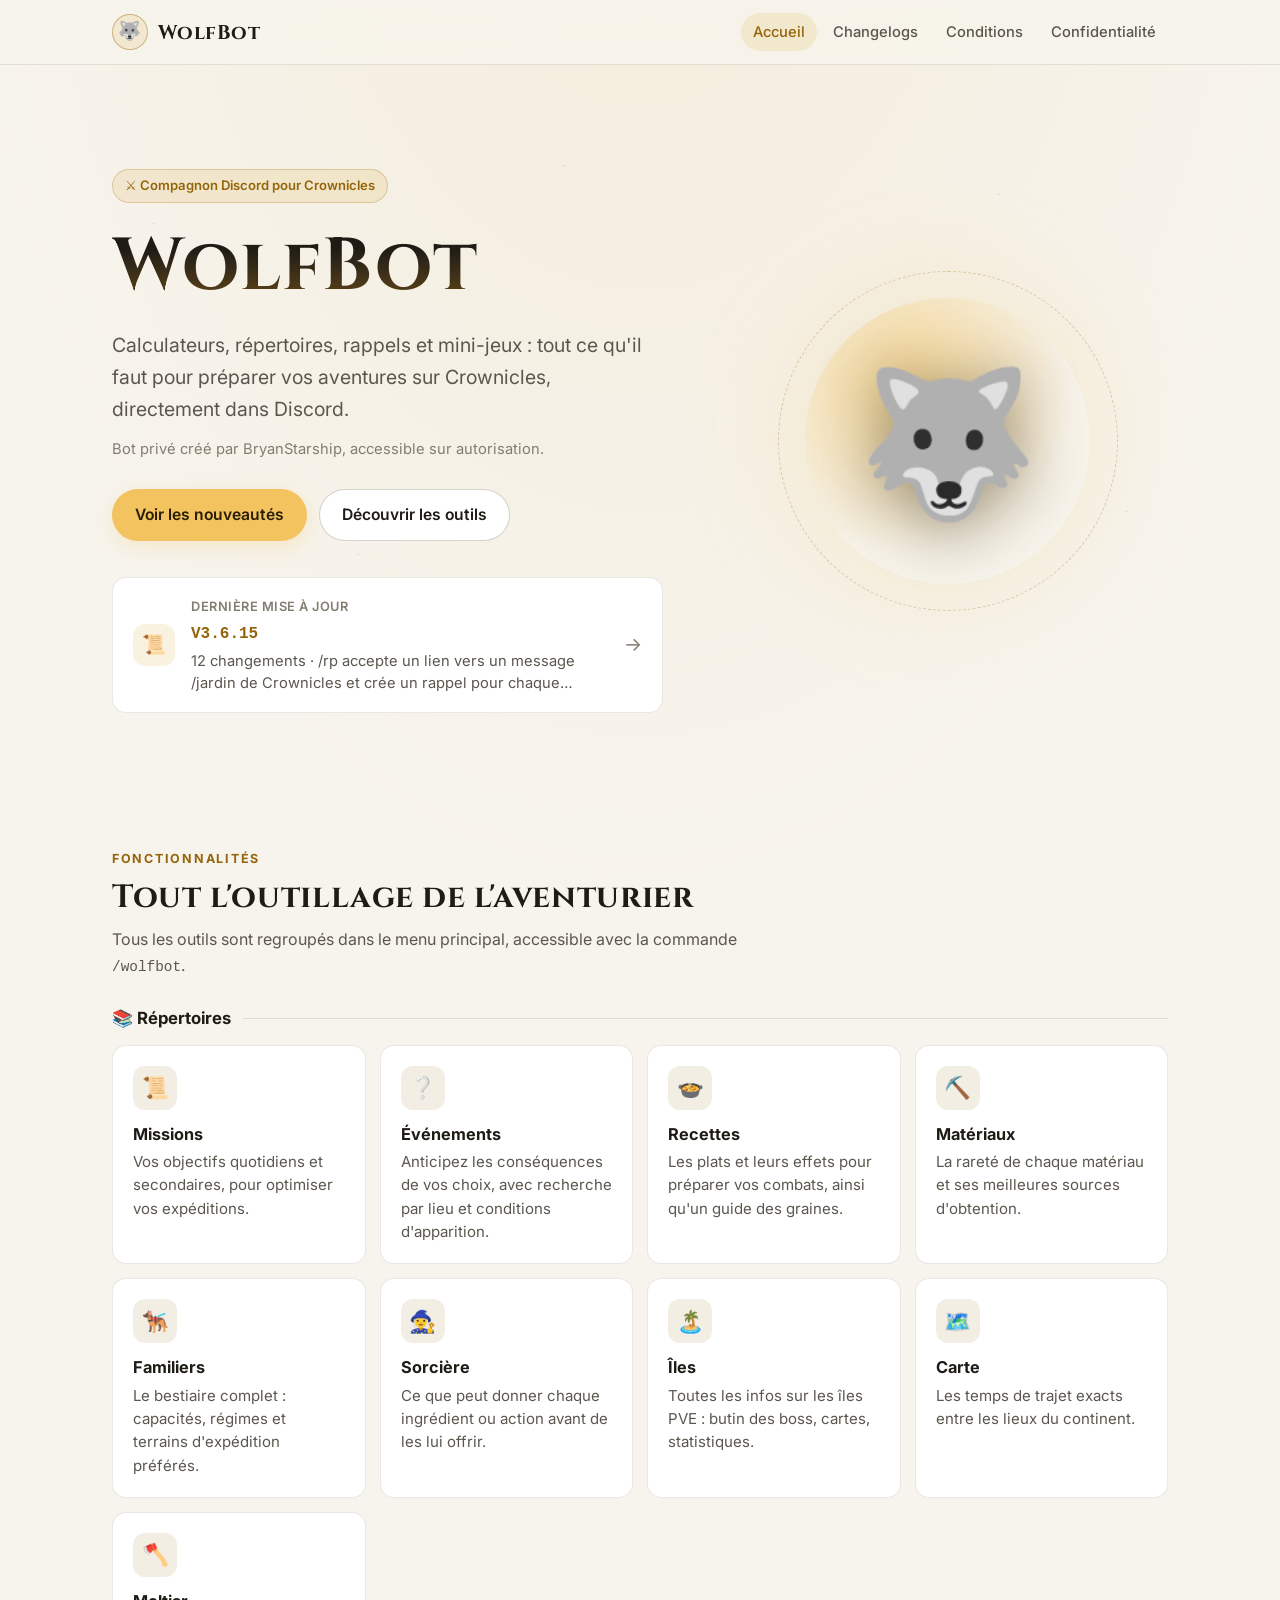
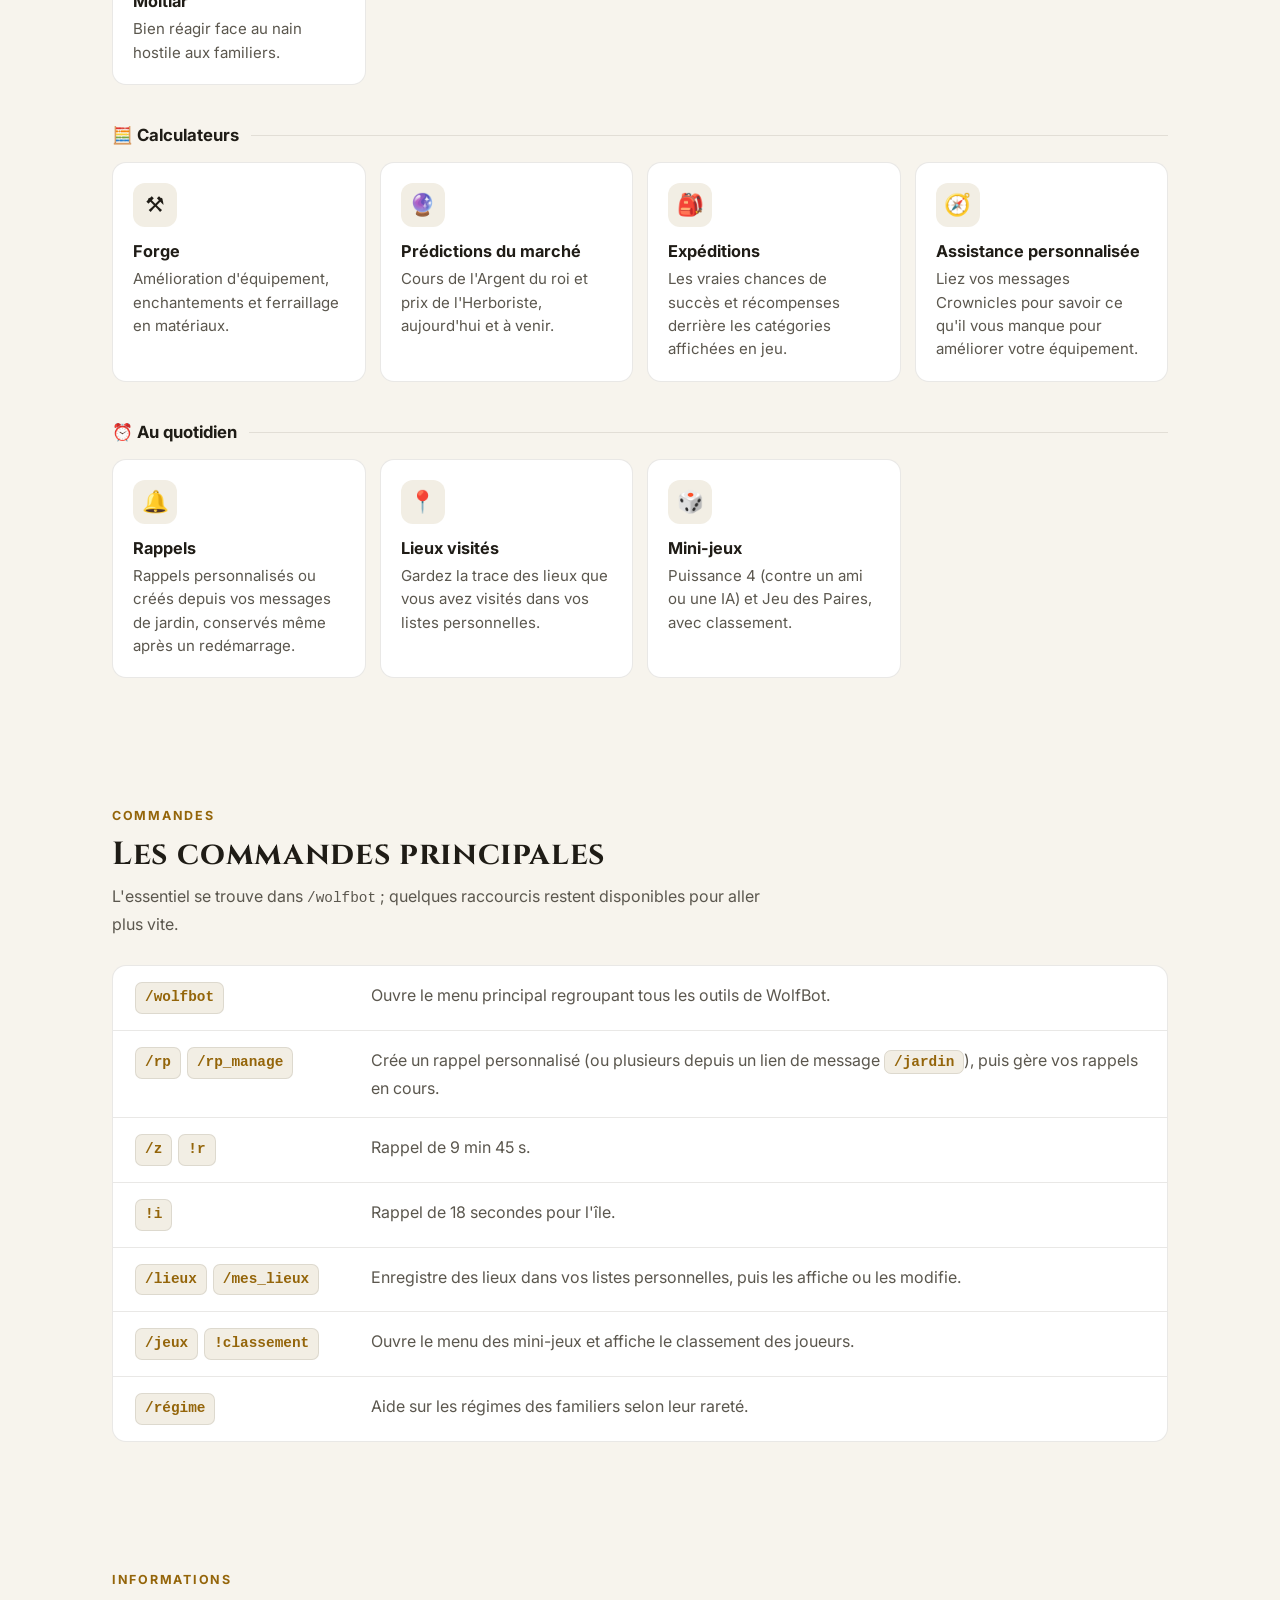
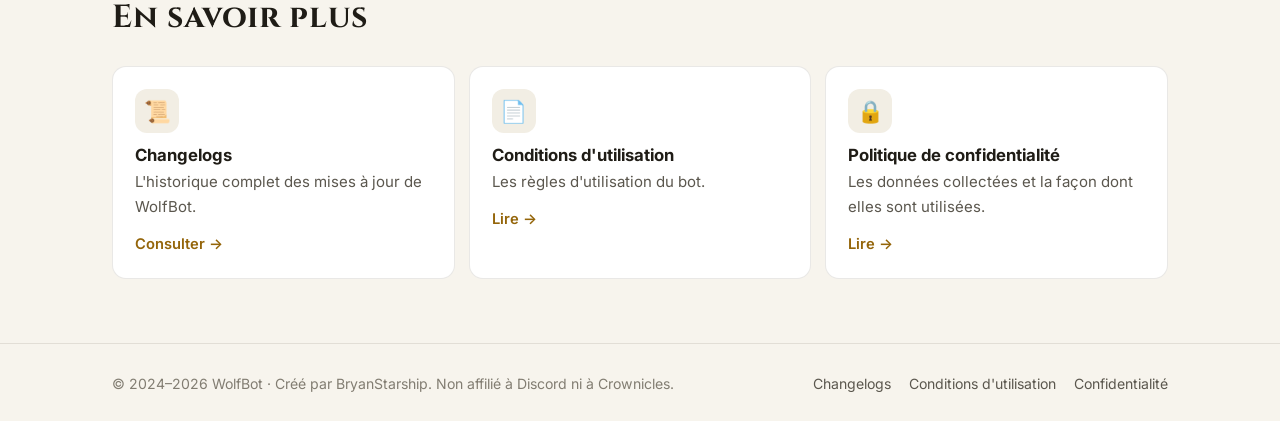
==== commit 934daa6c: "Renomme les pages légales et corrige le débordement de la carte « Dernière mise à jour » - 1.html ->" ====
--- a/index.html
+++ b/index.html
@@ -24,8 +24,8 @@
             <nav class="site-nav" aria-label="Navigation principale">
                 <a href="./" aria-current="page">Accueil</a>
                 <a href="changelogs.html">Changelogs</a>
-                <a href="2.html">Conditions</a>
-                <a href="1.html">Confidentialité</a>
+                <a href="conditions.html">Conditions</a>
+                <a href="confidentialite.html">Confidentialité</a>
             </nav>
         </div>
     </header>
@@ -45,9 +45,9 @@
 
                     <a class="card latest" id="latest" href="changelogs.html">
                         <span class="latest-icon" aria-hidden="true">📜</span>
-                        <span>
-                            <span class="latest-label">Dernière mise à jour</span><br>
-                            <span class="latest-title" data-latest-title>Consulter l'historique des versions</span><br>
+                        <span class="latest-body">
+                            <span class="latest-label">Dernière mise à jour</span>
+                            <span class="latest-title" data-latest-title>Consulter l'historique des versions</span>
                             <span class="latest-summary" data-latest-summary>Toutes les évolutions du bot, version par version.</span>
                         </span>
                         <span class="latest-arrow" aria-hidden="true">→</span>
@@ -223,13 +223,13 @@
                         <p>L'historique complet des mises à jour de WolfBot.</p>
                         <span class="more">Consulter →</span>
                     </a>
-                    <a class="card info-card" href="2.html">
+                    <a class="card info-card" href="conditions.html">
                         <div class="feature-icon" aria-hidden="true">📄</div>
                         <h3>Conditions d'utilisation</h3>
                         <p>Les règles d'utilisation du bot.</p>
                         <span class="more">Lire →</span>
                     </a>
-                    <a class="card info-card" href="1.html">
+                    <a class="card info-card" href="confidentialite.html">
                         <div class="feature-icon" aria-hidden="true">🔒</div>
                         <h3>Politique de confidentialité</h3>
                         <p>Les données collectées et la façon dont elles sont utilisées.</p>
@@ -245,8 +245,8 @@
             <p>© 2024–<span data-year>2026</span> WolfBot · Créé par BryanStarship. Non affilié à Discord ni à Crownicles.</p>
             <nav aria-label="Liens du pied de page">
                 <a href="changelogs.html">Changelogs</a>
-                <a href="2.html">Conditions d'utilisation</a>
-                <a href="1.html">Confidentialité</a>
+                <a href="conditions.html">Conditions d'utilisation</a>
+                <a href="confidentialite.html">Confidentialité</a>
             </nav>
         </div>
     </footer>
--- a/style.css
+++ b/style.css
@@ -427,12 +427,22 @@
 .latest-label { font-size: 0.8rem; color: var(--text-faint); font-weight: 600; letter-spacing: 0.04em; text-transform: uppercase; }
 .latest-title { font-weight: 700; }
 .latest-title .ver { color: var(--accent); font-family: var(--font-mono); }
+.latest-body {
+    display: flex;
+    flex-direction: column;
+    gap: 2px;
+    min-width: 0;
+}
 .latest-summary {
+    /* Résumé limité à 2 lignes : la première ligne d'une version peut être très longue */
+    display: -webkit-box;
+    -webkit-box-orient: vertical;
+    -webkit-line-clamp: 2;
+    line-clamp: 2;
+    overflow: hidden;
     color: var(--text-muted);
     font-size: 0.92rem;
-    overflow: hidden;
-    text-overflow: ellipsis;
-    white-space: nowrap;
+    line-height: 1.5;
 }
 .latest-arrow { color: var(--text-faint); font-size: 1.2rem; }
 
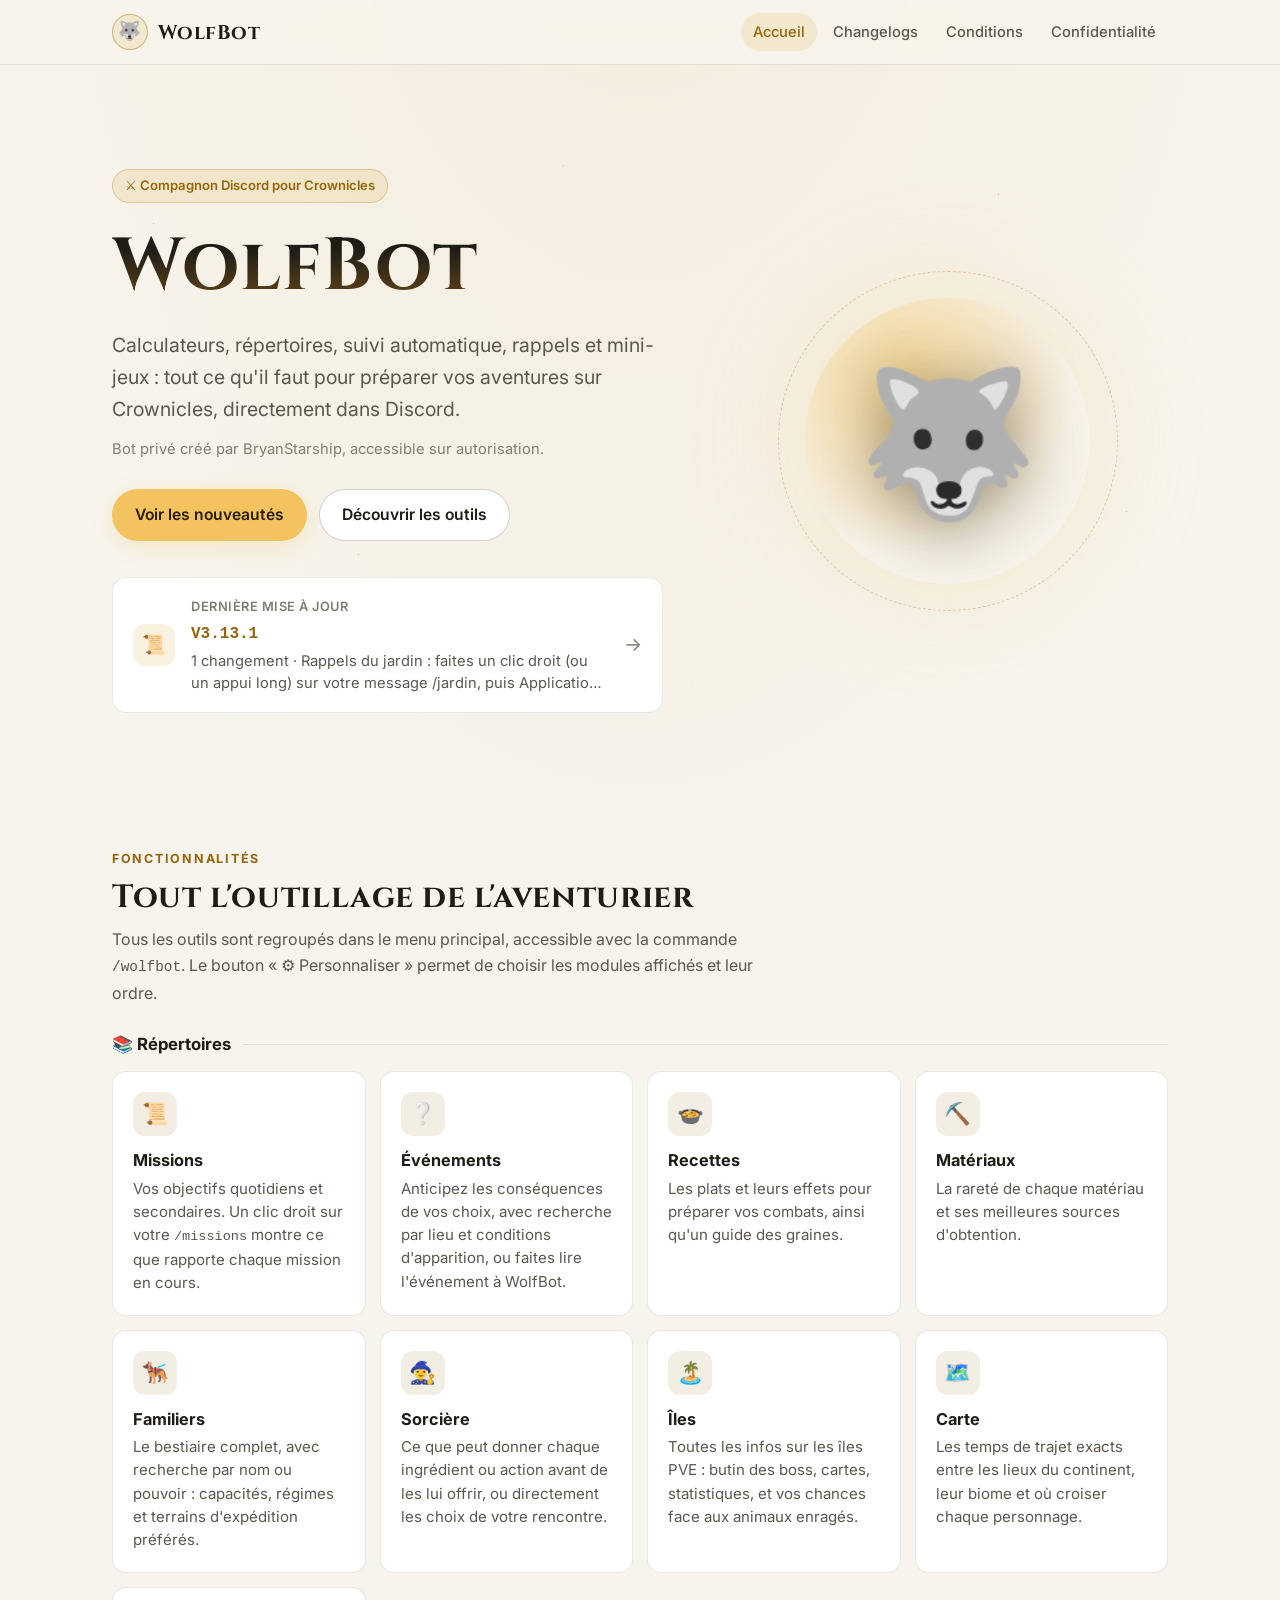
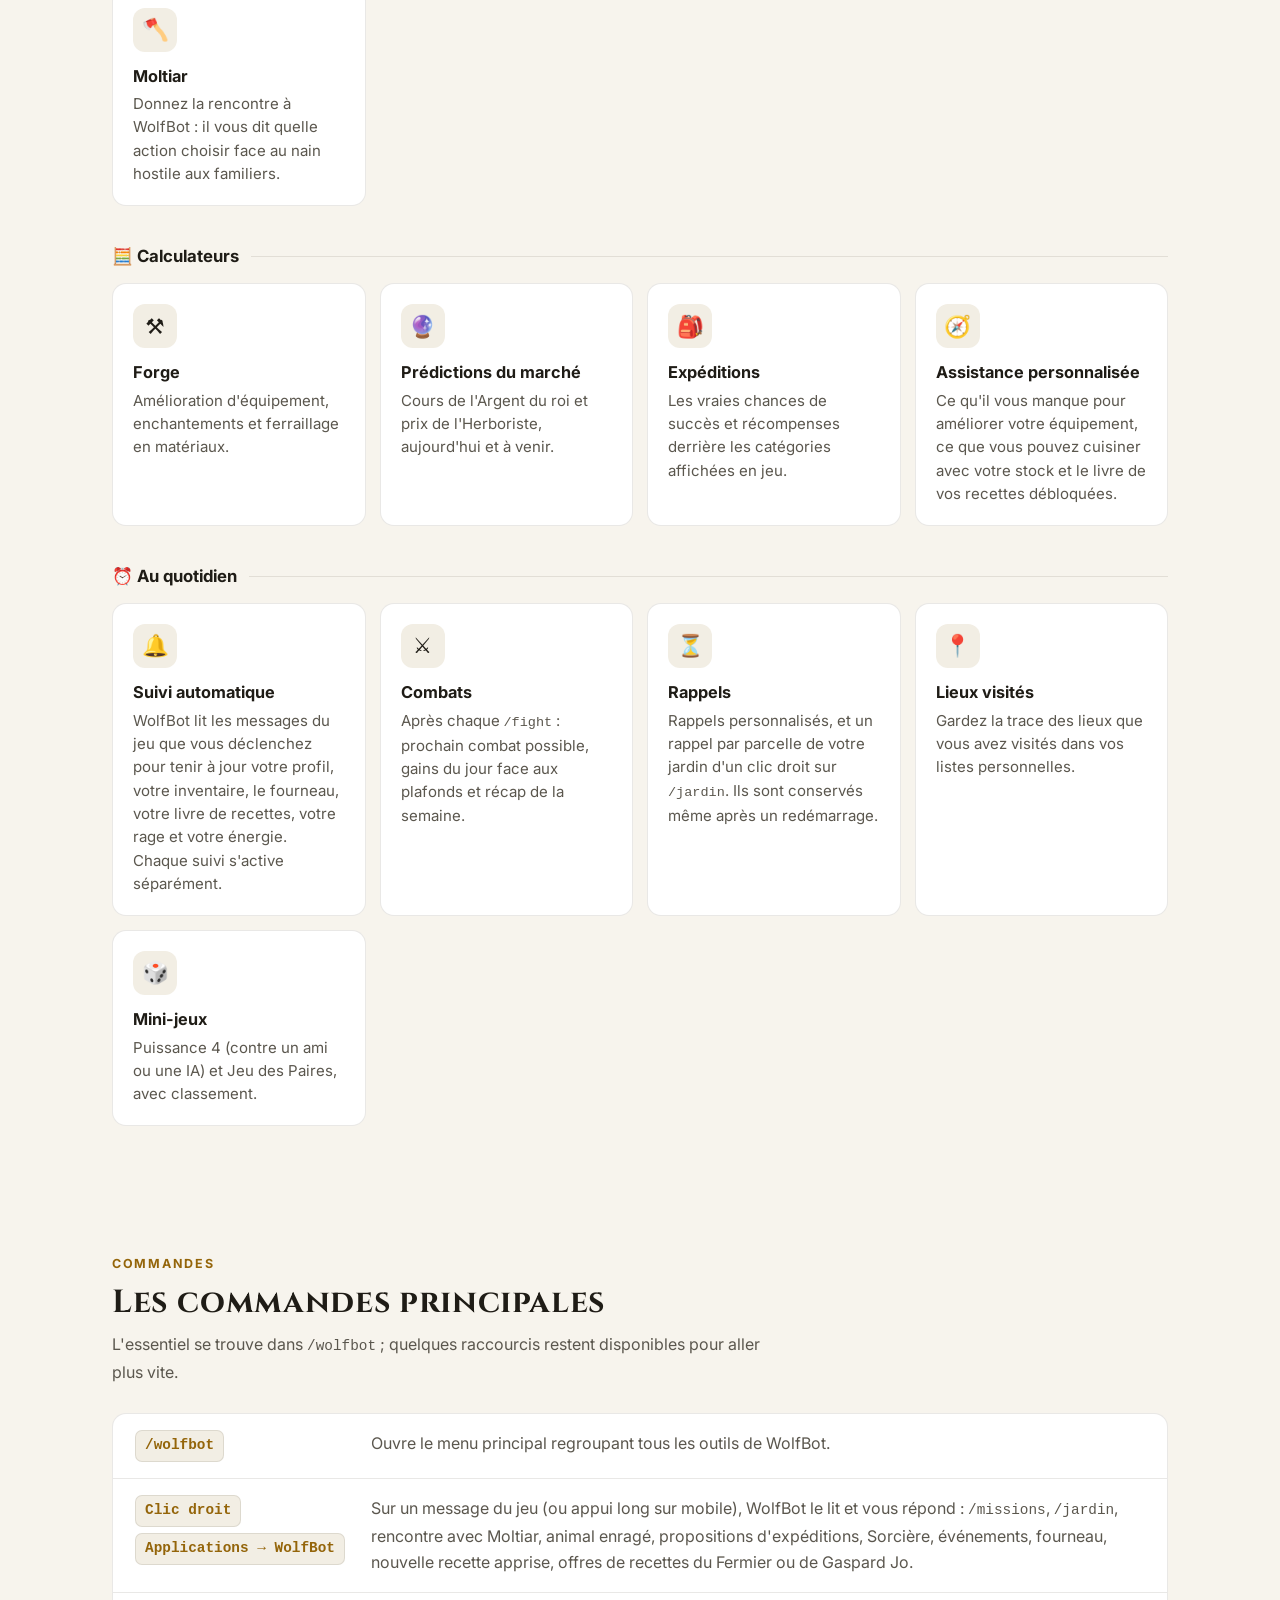
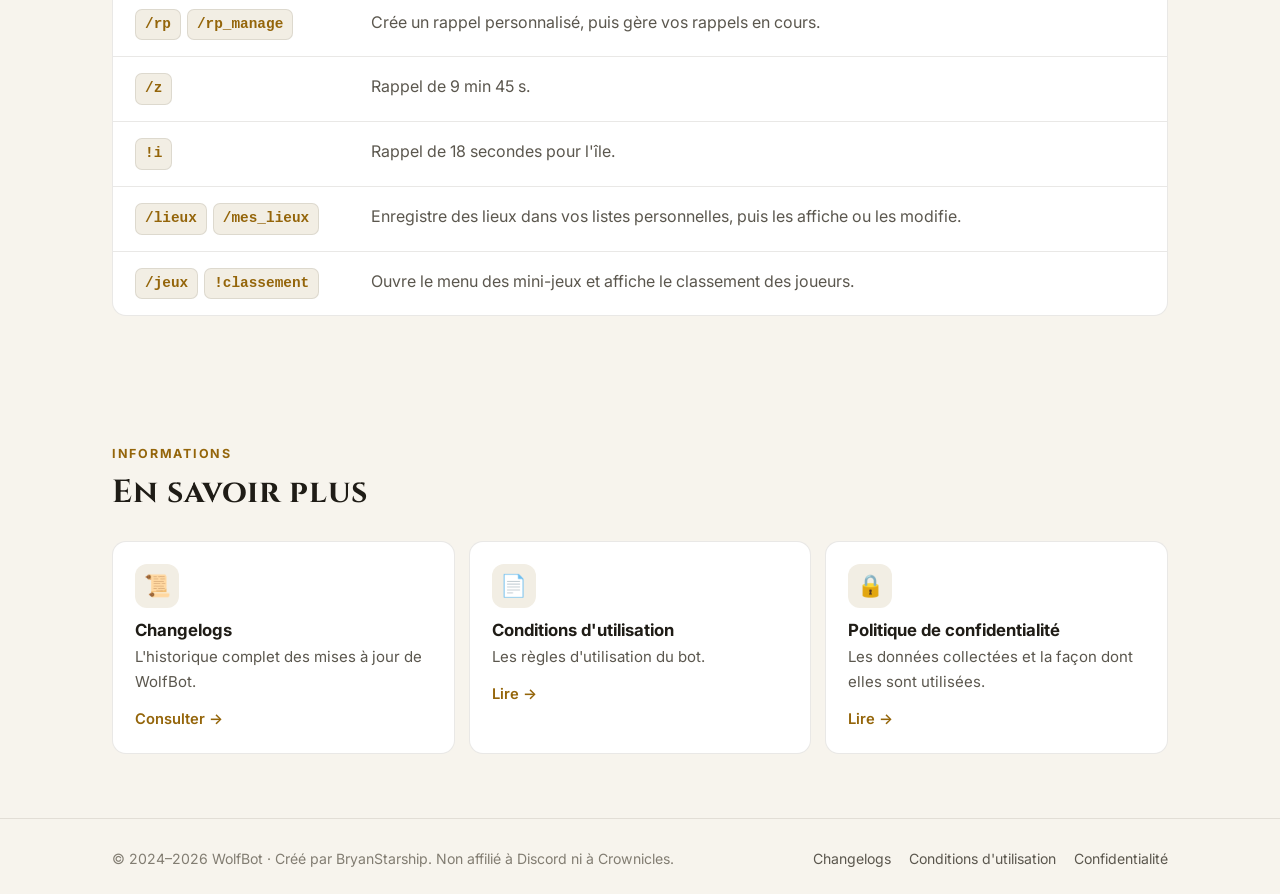
==== commit b8eedcba: "Met à jour l'accueil selon WolfBot 3.13.1 - Commandes : retrait de /régime et !r (supprimées du bot)" ====
--- a/index.html
+++ b/index.html
@@ -36,7 +36,7 @@
                 <div>
                     <span class="pill">⚔️ Compagnon Discord pour Crownicles</span>
                     <h1>WolfBot</h1>
-                    <p class="lead">Calculateurs, répertoires, rappels et mini-jeux&nbsp;: tout ce qu'il faut pour préparer vos aventures sur Crownicles, directement dans Discord.</p>
+                    <p class="lead">Calculateurs, répertoires, suivi automatique, rappels et mini-jeux&nbsp;: tout ce qu'il faut pour préparer vos aventures sur Crownicles, directement dans Discord.</p>
                     <p class="note">Bot privé créé par BryanStarship, accessible sur autorisation.</p>
                     <div class="hero-actions">
                         <a class="btn btn-primary" href="changelogs.html">Voir les nouveautés</a>
@@ -66,7 +66,7 @@
                 <div class="section-head">
                     <span class="eyebrow">Fonctionnalités</span>
                     <h2>Tout l'outillage de l'aventurier</h2>
-                    <p>Tous les outils sont regroupés dans le menu principal, accessible avec la commande <code>/wolfbot</code>.</p>
+                    <p>Tous les outils sont regroupés dans le menu principal, accessible avec la commande <code>/wolfbot</code>. Le bouton «&nbsp;⚙️ Personnaliser&nbsp;» permet de choisir les modules affichés et leur ordre.</p>
                 </div>
 
                 <div class="feature-group">
@@ -75,12 +75,12 @@
                         <article class="card feature">
                             <div class="feature-icon" aria-hidden="true">📜</div>
                             <h3>Missions</h3>
-                            <p>Vos objectifs quotidiens et secondaires, pour optimiser vos expéditions.</p>
+                            <p>Vos objectifs quotidiens et secondaires. Un clic droit sur votre <code>/missions</code> montre ce que rapporte chaque mission en cours.</p>
                         </article>
                         <article class="card feature">
                             <div class="feature-icon" aria-hidden="true">❔</div>
                             <h3>Événements</h3>
-                            <p>Anticipez les conséquences de vos choix, avec recherche par lieu et conditions d'apparition.</p>
+                            <p>Anticipez les conséquences de vos choix, avec recherche par lieu et conditions d'apparition, ou faites lire l'événement à WolfBot.</p>
                         </article>
                         <article class="card feature">
                             <div class="feature-icon" aria-hidden="true">🍲</div>
@@ -95,27 +95,27 @@
                         <article class="card feature">
                             <div class="feature-icon" aria-hidden="true">🐕‍🦺</div>
                             <h3>Familiers</h3>
-                            <p>Le bestiaire complet&nbsp;: capacités, régimes et terrains d'expédition préférés.</p>
+                            <p>Le bestiaire complet, avec recherche par nom ou pouvoir&nbsp;: capacités, régimes et terrains d'expédition préférés.</p>
                         </article>
                         <article class="card feature">
                             <div class="feature-icon" aria-hidden="true">🧙‍♀️</div>
                             <h3>Sorcière</h3>
-                            <p>Ce que peut donner chaque ingrédient ou action avant de les lui offrir.</p>
+                            <p>Ce que peut donner chaque ingrédient ou action avant de les lui offrir, ou directement les choix de votre rencontre.</p>
                         </article>
                         <article class="card feature">
                             <div class="feature-icon" aria-hidden="true">🏝️</div>
                             <h3>Îles</h3>
-                            <p>Toutes les infos sur les îles PVE&nbsp;: butin des boss, cartes, statistiques.</p>
+                            <p>Toutes les infos sur les îles PVE&nbsp;: butin des boss, cartes, statistiques, et vos chances face aux animaux enragés.</p>
                         </article>
                         <article class="card feature">
                             <div class="feature-icon" aria-hidden="true">🗺️</div>
                             <h3>Carte</h3>
-                            <p>Les temps de trajet exacts entre les lieux du continent.</p>
+                            <p>Les temps de trajet exacts entre les lieux du continent, leur biome et où croiser chaque personnage.</p>
                         </article>
                         <article class="card feature">
                             <div class="feature-icon" aria-hidden="true">🪓</div>
                             <h3>Moltiar</h3>
-                            <p>Bien réagir face au nain hostile aux familiers.</p>
+                            <p>Donnez la rencontre à WolfBot&nbsp;: il vous dit quelle action choisir face au nain hostile aux familiers.</p>
                         </article>
                     </div>
                 </div>
@@ -141,7 +141,7 @@
                         <article class="card feature">
                             <div class="feature-icon" aria-hidden="true">🧭</div>
                             <h3>Assistance personnalisée</h3>
-                            <p>Liez vos messages Crownicles pour savoir ce qu'il vous manque pour améliorer votre équipement.</p>
+                            <p>Ce qu'il vous manque pour améliorer votre équipement, ce que vous pouvez cuisiner avec votre stock et le livre de vos recettes débloquées.</p>
                         </article>
                     </div>
                 </div>
@@ -151,8 +151,18 @@
                     <div class="feature-grid">
                         <article class="card feature">
                             <div class="feature-icon" aria-hidden="true">🔔</div>
+                            <h3>Suivi automatique</h3>
+                            <p>WolfBot lit les messages du jeu que vous déclenchez pour tenir à jour votre profil, votre inventaire, le fourneau, votre livre de recettes, votre rage et votre énergie. Chaque suivi s'active séparément.</p>
+                        </article>
+                        <article class="card feature">
+                            <div class="feature-icon" aria-hidden="true">⚔️</div>
+                            <h3>Combats</h3>
+                            <p>Après chaque <code>/fight</code>&nbsp;: prochain combat possible, gains du jour face aux plafonds et récap de la semaine.</p>
+                        </article>
+                        <article class="card feature">
+                            <div class="feature-icon" aria-hidden="true">⏳</div>
                             <h3>Rappels</h3>
-                            <p>Rappels personnalisés ou créés depuis vos messages de jardin, conservés même après un redémarrage.</p>
+                            <p>Rappels personnalisés, et un rappel par parcelle de votre jardin d'un clic droit sur <code>/jardin</code>. Ils sont conservés même après un redémarrage.</p>
                         </article>
                         <article class="card feature">
                             <div class="feature-icon" aria-hidden="true">📍</div>
@@ -183,11 +193,15 @@
                         <p>Ouvre le menu principal regroupant tous les outils de WolfBot.</p>
                     </div>
                     <div class="command">
+                        <div class="command-names"><code>Clic droit</code><code>Applications → WolfBot</code></div>
+                        <p>Sur un message du jeu (ou appui long sur mobile), WolfBot le lit et vous répond&nbsp;: <code>/missions</code>, <code>/jardin</code>, rencontre avec Moltiar, animal enragé, propositions d'expéditions, Sorcière, événements, fourneau, nouvelle recette apprise, offres de recettes du Fermier ou de Gaspard Jo.</p>
+                    </div>
+                    <div class="command">
                         <div class="command-names"><code>/rp</code><code>/rp_manage</code></div>
-                        <p>Crée un rappel personnalisé (ou plusieurs depuis un lien de message <code>/jardin</code>), puis gère vos rappels en cours.</p>
-                    </div>
-                    <div class="command">
-                        <div class="command-names"><code>/z</code><code>!r</code></div>
+                        <p>Crée un rappel personnalisé, puis gère vos rappels en cours.</p>
+                    </div>
+                    <div class="command">
+                        <div class="command-names"><code>/z</code></div>
                         <p>Rappel de 9&nbsp;min&nbsp;45&nbsp;s.</p>
                     </div>
                     <div class="command">
@@ -201,10 +215,6 @@
                     <div class="command">
                         <div class="command-names"><code>/jeux</code><code>!classement</code></div>
                         <p>Ouvre le menu des mini-jeux et affiche le classement des joueurs.</p>
-                    </div>
-                    <div class="command">
-                        <div class="command-names"><code>/régime</code></div>
-                        <p>Aide sur les régimes des familiers selon leur rareté.</p>
                     </div>
                 </div>
             </div>
--- a/style.css
+++ b/style.css
@@ -504,7 +504,7 @@
 }
 .command + .command { border-top: 1px solid var(--border); }
 .command-names { display: flex; flex-wrap: wrap; gap: 6px; }
-.command code {
+.command-names code {
     padding: 3px 9px;
     border-radius: 7px;
     background: var(--surface-2);
